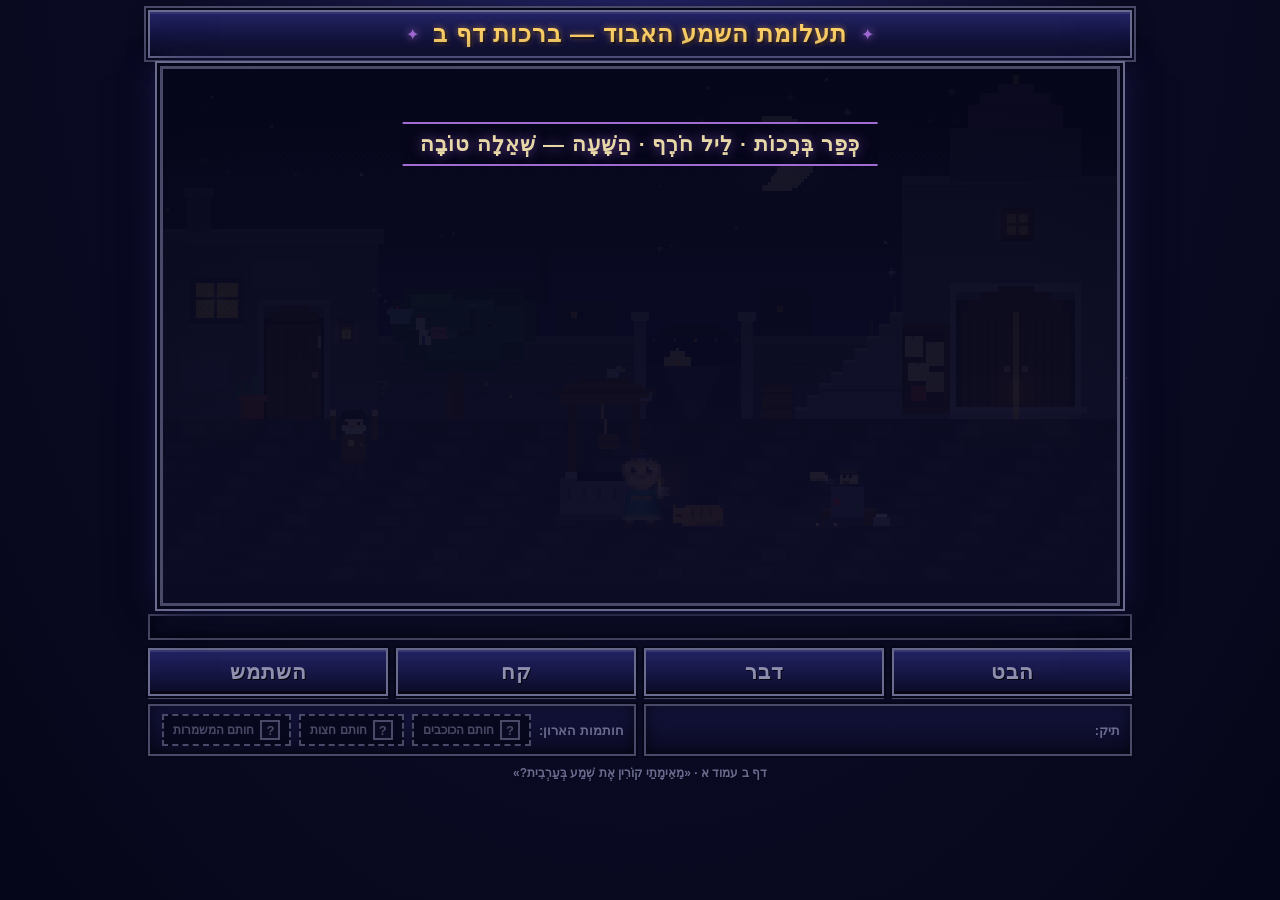
==== index.html @ a6495c13 "Fix speech bubbles escaping the stage: remove CSS transform double-shift Engine already centers and " ====
<!DOCTYPE html>
<html lang="he" dir="rtl">
<head>
  <meta charset="UTF-8">
  <meta name="viewport" content="width=device-width, initial-scale=1.0">
  <meta name="description" content="DAF QUEST - a SCUMM-style pixel adventure teaching Berakhot 2a">
  <title>תעלומת השמע האבוד — ברכות דף ב</title>
  <link rel="stylesheet" href="style.css">
</head>
<body>
  <noscript>
    <div class="noscript">
      המשחק הזה דורש JavaScript. בלי זה — הארון יישאר נעול לנצח. גם התנא מסכים.
    </div>
  </noscript>

  <div id="app">
    <header id="titlebar">
      <span class="title-deco" aria-hidden="true">✦</span>
      <h1>תעלומת השמע האבוד — ברכות דף ב</h1>
      <span class="title-deco" aria-hidden="true">✦</span>
    </header>

    <div id="stage">
      <canvas id="game" width="320" height="180">הדפדפן שלך לא תומך ב-Canvas. חבל, יש כאן כוכבים יפים.</canvas>
    </div>

    <div id="status">&nbsp;</div>

    <div id="verbs" role="toolbar" aria-label="פעולות">
      <button type="button" class="verb" data-verb="look">הבט</button>
      <button type="button" class="verb" data-verb="talk">דבר</button>
      <button type="button" class="verb" data-verb="take">קח</button>
      <button type="button" class="verb" data-verb="use">השתמש</button>
    </div>

    <div id="belt">
      <div id="inventory" aria-label="תיק"></div>
      <div id="hud" aria-label="חותמות"></div>
    </div>

    <footer id="footer">דף ב עמוד א · «מֵאֵימָתַי קוֹרִין אֶת שְׁמַע בְּעַרְבִית?»</footer>
  </div>

  <script src="js/sprites.js"></script>
  <script src="js/audio.js"></script>
  <script src="js/engine.js"></script>
  <script src="js/scenes/square.js"></script>
  <script src="js/scenes/beitmidrash.js"></script>
  <script src="js/scenes/kohen.js"></script>
  <script src="js/scenes/roof.js"></script>
  <script src="js/scenes/road.js"></script>
  <script src="js/main.js"></script>
</body>
</html>
---- style.css ----
/* ==========================================================================
   DAF QUEST — retro SCUMM shell stylesheet
   Dark night-village UI: indigo/violet + warm amber, pixel borders, RTL.
   ========================================================================== */

:root {
  --sky-0: #06061a;
  --sky-1: #0a0a23;
  --sky-2: #141440;
  --sky-3: #232366;
  --stone-0: #4a4a68;
  --stone-1: #6b6b8f;
  --stone-2: #8f8fb0;
  --amber-0: #ffd166;
  --amber-1: #ffb347;
  --amber-2: #ff8c42;
  --parchment: #e8d8a8;
  --parchment-dark: #cdb987;
  --teal: #1f7a8c;
  --red: #e63946;
  --violet: #a26bd4;
  --ink: #221a33;
  --font-he: 'Rubik', 'Arial Hebrew', 'Segoe UI', sans-serif;
}

* { box-sizing: border-box; }

html, body {
  margin: 0;
  padding: 0;
}

body {
  min-height: 100vh;
  direction: rtl;
  font-family: var(--font-he);
  color: var(--parchment);
  background:
    radial-gradient(1px 1px at 12% 18%, rgba(255, 255, 255, 0.5) 50%, transparent 51%),
    radial-gradient(1px 1px at 78% 9%, rgba(255, 255, 255, 0.4) 50%, transparent 51%),
    radial-gradient(1px 1px at 55% 30%, rgba(255, 255, 255, 0.35) 50%, transparent 51%),
    radial-gradient(2px 2px at 88% 42%, rgba(255, 209, 102, 0.3) 50%, transparent 51%),
    radial-gradient(1px 1px at 30% 60%, rgba(255, 255, 255, 0.25) 50%, transparent 51%),
    radial-gradient(1px 1px at 65% 75%, rgba(162, 107, 212, 0.3) 50%, transparent 51%),
    radial-gradient(ellipse at 50% -10%, var(--sky-3) 0%, var(--sky-1) 55%, var(--sky-0) 100%);
  background-attachment: fixed;
  display: flex;
  justify-content: center;
  padding: 10px 8px 26px;
}

.noscript {
  position: fixed;
  inset: 0;
  z-index: 999;
  display: grid;
  place-items: center;
  padding: 24px;
  text-align: center;
  font-size: 20px;
  background: var(--sky-0);
  color: var(--amber-0);
}

#app {
  width: min(100%, 984px);
  display: flex;
  flex-direction: column;
  gap: 8px;
}

/* --------------------------------------------------------------------------
   Title bar
   -------------------------------------------------------------------------- */

#titlebar {
  display: flex;
  align-items: center;
  justify-content: center;
  gap: 14px;
  padding: 8px 12px;
  background: linear-gradient(180deg, var(--sky-3), var(--sky-2) 55%, var(--sky-1));
  border: 2px solid var(--stone-1);
  box-shadow:
    0 0 0 2px var(--sky-0),
    0 0 0 4px var(--stone-0),
    inset 0 2px 0 rgba(255, 255, 255, 0.08),
    0 4px 18px rgba(0, 0, 0, 0.6);
}

#titlebar h1 {
  margin: 0;
  font-size: clamp(15px, 3.4vw, 24px);
  font-weight: 800;
  letter-spacing: 1px;
  color: var(--amber-0);
  text-shadow:
    0 0 6px rgba(255, 179, 71, 0.55),
    2px 2px 0 var(--sky-0);
  white-space: nowrap;
  overflow: hidden;
  text-overflow: ellipsis;
}

.title-deco {
  color: var(--violet);
  text-shadow: 0 0 8px var(--violet);
  animation: twinkle 2.6s ease-in-out infinite;
  flex: none;
}

.title-deco:last-child { animation-delay: 1.3s; }

@keyframes twinkle {
  0%, 100% { opacity: 0.45; transform: scale(0.9); }
  50% { opacity: 1; transform: scale(1.15); }
}

/* --------------------------------------------------------------------------
   Stage + canvas (320x180, fit width, max ~3x, pixelated)
   -------------------------------------------------------------------------- */

#stage {
  position: relative;
  width: min(100%, 960px);
  aspect-ratio: 16 / 9;
  margin: 0 auto;
  background: #000;
  border: 3px solid var(--stone-0);
  box-shadow:
    0 0 0 3px var(--sky-0),
    0 0 0 5px var(--stone-1),
    0 0 30px rgba(35, 35, 102, 0.9),
    0 10px 40px rgba(0, 0, 0, 0.8);
  overflow: hidden;
  cursor: crosshair;
}

#game {
  display: block;
  width: 100%;
  height: 100%;
  image-rendering: pixelated;
  image-rendering: crisp-edges;
  background: var(--sky-1);
}

/* CRT scanlines + vignette; sits above canvas, below overlays */
#stage::after {
  content: '';
  position: absolute;
  inset: 0;
  z-index: 5;
  pointer-events: none;
  background:
    repeating-linear-gradient(
      180deg,
      rgba(0, 0, 0, 0) 0px,
      rgba(0, 0, 0, 0) 2px,
      rgba(0, 0, 0, 0.10) 3px
    ),
    radial-gradient(ellipse at center, transparent 62%, rgba(4, 4, 22, 0.4) 100%);
}

/* --------------------------------------------------------------------------
   Overlay primitives created by the engine: bubble / choices / toast / fade
   -------------------------------------------------------------------------- */

.bubble {
  position: absolute;
  z-index: 20;
  max-width: 62%;
  padding: 7px 11px 8px;
  direction: rtl;
  text-align: center;
  font-family: var(--font-he);
  font-size: clamp(12px, 1.9vw, 17px);
  font-weight: 700;
  line-height: 1.35;
  color: var(--parchment);
  background: rgba(10, 10, 35, 0.92);
  border: 2px solid var(--stone-2);
  box-shadow:
    0 0 0 2px var(--sky-0),
    3px 3px 0 rgba(0, 0, 0, 0.55);
  text-shadow: 1px 1px 0 rgba(0, 0, 0, 0.85), 0 0 10px rgba(0, 0, 0, 0.6);
  cursor: pointer;
  animation: bubble-pop 0.14s steps(3, end);
}

@keyframes bubble-pop {
  0% { opacity: 0; margin-top: 4px; }
  100% { opacity: 1; margin-top: 0; }
}

/* little pixel tail */
.bubble::after {
  content: '';
  position: absolute;
  bottom: -8px;
  right: 50%;
  transform: translateX(50%);
  width: 0;
  height: 0;
  border: 6px solid transparent;
  border-top-color: var(--stone-2);
  border-bottom: none;
}

.choices {
  position: absolute;
  z-index: 22;
  left: 2%;
  right: 2%;
  bottom: 2%;
  max-height: 55%;
  overflow-y: auto;
  direction: rtl;
  padding: 6px;
  background: linear-gradient(180deg, rgba(10, 10, 35, 0.96), rgba(6, 6, 26, 0.96));
  border: 2px solid var(--stone-1);
  box-shadow:
    0 0 0 2px var(--sky-0),
    inset 0 1px 0 rgba(255, 255, 255, 0.07),
    0 -4px 18px rgba(0, 0, 0, 0.6);
  animation: choices-rise 0.16s ease-out;
}

@keyframes choices-rise {
  from { opacity: 0; transform: translateY(8px); }
  to { opacity: 1; transform: translateY(0); }
}

.choice {
  display: block;
  padding: 5px 10px;
  margin: 2px 0;
  font-family: var(--font-he);
  font-size: clamp(12px, 1.8vw, 16px);
  font-weight: 700;
  color: var(--stone-2);
  text-shadow: 1px 1px 0 rgba(0, 0, 0, 0.8);
  cursor: pointer;
  border: 2px solid transparent;
  user-select: none;
  transition: none;
}

.choice::before {
  content: '◆ ';
  color: var(--teal);
  font-size: 0.75em;
}

.choice:hover, .choice:focus {
  color: var(--amber-0);
  background: rgba(255, 179, 71, 0.1);
  border-color: var(--amber-2);
  text-shadow: 0 0 8px rgba(255, 179, 71, 0.7), 1px 1px 0 rgba(0, 0, 0, 0.9);
  outline: none;
}

.choice:hover::before, .choice:focus::before { color: var(--amber-0); }

.toast {
  position: absolute;
  z-index: 26;
  top: 6%;
  right: 50%;
  transform: translateX(50%);
  padding: 6px 16px;
  direction: rtl;
  font-family: var(--font-he);
  font-size: clamp(12px, 1.9vw, 17px);
  font-weight: 800;
  color: var(--sky-0);
  background: linear-gradient(180deg, var(--amber-0), var(--amber-1));
  border: 2px solid var(--parchment);
  box-shadow:
    0 0 0 2px var(--amber-2),
    0 0 18px rgba(255, 179, 71, 0.75),
    3px 3px 0 rgba(0, 0, 0, 0.5);
  text-shadow: none;
  pointer-events: none;
  animation: toast-in 0.22s steps(4, end), toast-glow 1.1s ease-in-out infinite;
}

@keyframes toast-in {
  from { opacity: 0; transform: translateX(50%) translateY(-14px); }
  to { opacity: 1; transform: translateX(50%) translateY(0); }
}

@keyframes toast-glow {
  0%, 100% { box-shadow: 0 0 0 2px var(--amber-2), 0 0 12px rgba(255, 179, 71, 0.55), 3px 3px 0 rgba(0, 0, 0, 0.5); }
  50% { box-shadow: 0 0 0 2px var(--amber-2), 0 0 26px rgba(255, 209, 102, 0.95), 3px 3px 0 rgba(0, 0, 0, 0.5); }
}

.fade {
  position: absolute;
  inset: 0;
  z-index: 30;
  background: var(--sky-0);
  opacity: 0;
  pointer-events: none;
  transition: opacity 0.45s ease;
}

.fade.on, .fade.show, .fade.in { opacity: 1; }

/* --------------------------------------------------------------------------
   Status line
   -------------------------------------------------------------------------- */

#status {
  min-height: 26px;
  padding: 3px 12px;
  text-align: center;
  font-size: clamp(13px, 2vw, 17px);
  font-weight: 700;
  color: var(--amber-0);
  text-shadow: 0 0 8px rgba(255, 179, 71, 0.4), 1px 1px 0 var(--sky-0);
  background: rgba(10, 10, 35, 0.75);
  border: 2px solid var(--stone-0);
  box-shadow: inset 0 0 12px rgba(0, 0, 0, 0.6);
  letter-spacing: 0.5px;
  white-space: nowrap;
  overflow: hidden;
  text-overflow: ellipsis;
}

/* --------------------------------------------------------------------------
   Verb bar
   -------------------------------------------------------------------------- */

#verbs {
  display: grid;
  grid-template-columns: repeat(4, 1fr);
  gap: 8px;
}

.verb {
  padding: 10px 6px;
  font-family: var(--font-he);
  font-size: clamp(15px, 2.6vw, 21px);
  font-weight: 800;
  letter-spacing: 1px;
  color: var(--stone-2);
  cursor: pointer;
  background: linear-gradient(180deg, var(--sky-3), var(--sky-2) 60%, var(--sky-1));
  border: 2px solid var(--stone-1);
  box-shadow:
    0 0 0 2px var(--sky-0),
    inset 0 2px 0 rgba(255, 255, 255, 0.1),
    inset 0 -3px 0 rgba(0, 0, 0, 0.45),
    0 3px 0 var(--stone-0);
  text-shadow: 1px 1px 0 rgba(0, 0, 0, 0.8);
  transition: color 0.1s;
  user-select: none;
  -webkit-tap-highlight-color: transparent;
}

.verb:hover {
  color: var(--amber-0);
  border-color: var(--amber-1);
  text-shadow: 0 0 10px rgba(255, 179, 71, 0.7), 1px 1px 0 rgba(0, 0, 0, 0.9);
}

.verb:active {
  transform: translateY(2px);
  box-shadow:
    0 0 0 2px var(--sky-0),
    inset 0 2px 4px rgba(0, 0, 0, 0.5),
    0 1px 0 var(--stone-0);
}

/* selected verb — engine may mark it with any of these */
.verb.active, .verb.selected, .verb[aria-pressed="true"], .verb[data-selected="true"] {
  color: var(--sky-0);
  background: linear-gradient(180deg, var(--amber-0), var(--amber-1) 60%, var(--amber-2));
  border-color: var(--parchment);
  text-shadow: none;
  box-shadow:
    0 0 0 2px var(--amber-2),
    0 0 16px rgba(255, 179, 71, 0.8),
    inset 0 2px 0 rgba(255, 255, 255, 0.35),
    0 3px 0 #8a5a20;
}

.verb:focus-visible {
  outline: 2px dashed var(--amber-0);
  outline-offset: 2px;
}

/* --------------------------------------------------------------------------
   Belt: inventory + HUD (seals)
   -------------------------------------------------------------------------- */

#belt {
  display: flex;
  flex-wrap: wrap;
  gap: 8px;
  align-items: stretch;
}

#inventory {
  flex: 1 1 300px;
  min-height: 52px;
  display: flex;
  align-items: center;
  gap: 6px;
  padding: 6px 10px;
  background: linear-gradient(180deg, rgba(20, 20, 64, 0.9), rgba(10, 10, 35, 0.9));
  border: 2px solid var(--stone-0);
  box-shadow: 0 0 0 2px var(--sky-0), inset 0 0 14px rgba(0, 0, 0, 0.55);
}

#inventory::before {
  content: 'תיק:';
  font-size: 13px;
  font-weight: 700;
  color: var(--stone-1);
  margin-left: 4px;
  flex: none;
}

#inventory canvas {
  image-rendering: pixelated;
  image-rendering: crisp-edges;
}

/* an item cell — whatever the engine renders (canvas / button / div) */
#inventory > *:not(style),
#inventory .item, #inventory .inv-item {
  cursor: pointer;
}

#inventory .item, #inventory .inv-item, #inventory canvas, #inventory button {
  background: rgba(6, 6, 26, 0.85);
  border: 2px solid var(--stone-1);
  box-shadow: 2px 2px 0 rgba(0, 0, 0, 0.5);
  padding: 2px;
}

#inventory .item:hover, #inventory .inv-item:hover,
#inventory canvas:hover, #inventory button:hover {
  border-color: var(--amber-1);
  box-shadow: 0 0 10px rgba(255, 179, 71, 0.55), 2px 2px 0 rgba(0, 0, 0, 0.5);
}

#inventory .selected, #inventory .active,
#inventory [data-selected="true"], #inventory [aria-pressed="true"] {
  border-color: var(--amber-0);
  box-shadow:
    0 0 0 1px var(--amber-2),
    0 0 14px rgba(255, 209, 102, 0.85),
    2px 2px 0 rgba(0, 0, 0, 0.5);
  animation: toast-glow 1.2s ease-in-out infinite;
}

/* HUD — seal slots */

#hud {
  flex: 1 1 300px;
  display: flex;
  align-items: center;
  padding: 6px 10px;
  background: linear-gradient(180deg, rgba(20, 20, 64, 0.9), rgba(10, 10, 35, 0.9));
  border: 2px solid var(--stone-0);
  box-shadow: 0 0 0 2px var(--sky-0), inset 0 0 14px rgba(0, 0, 0, 0.55);
}

.seals {
  display: flex;
  align-items: center;
  gap: 8px;
  flex-wrap: wrap;
  width: 100%;
}

.seals-title {
  font-size: 13px;
  font-weight: 700;
  color: var(--stone-1);
  flex: none;
}

.seal {
  display: inline-flex;
  align-items: center;
  gap: 6px;
  padding: 4px 9px;
  background: rgba(6, 6, 26, 0.85);
  border: 2px dashed var(--stone-0);
  color: var(--stone-0);
  font-size: 12px;
  font-weight: 700;
}

.seal .seal-gem {
  display: inline-grid;
  place-items: center;
  width: 20px;
  height: 20px;
  font-size: 13px;
  background: var(--sky-1);
  border: 2px solid var(--stone-0);
  color: var(--stone-0);
}

.seal.filled {
  border: 2px solid var(--amber-1);
  color: var(--amber-0);
  text-shadow: 0 0 8px rgba(255, 179, 71, 0.6);
  animation: seal-glow 1.8s ease-in-out infinite;
}

.seal.filled .seal-gem {
  color: var(--sky-0);
  background: linear-gradient(180deg, var(--amber-0), var(--amber-2));
  border-color: var(--parchment);
  box-shadow: 0 0 10px rgba(255, 209, 102, 0.9);
}

@keyframes seal-glow {
  0%, 100% { box-shadow: 0 0 6px rgba(255, 179, 71, 0.35); }
  50% { box-shadow: 0 0 18px rgba(255, 209, 102, 0.85); }
}

/* --------------------------------------------------------------------------
   Cutscene overlays (intro / finale) — created by main.js
   -------------------------------------------------------------------------- */

.caption {
  position: absolute;
  z-index: 24;
  top: 10%;
  right: 50%;
  transform: translateX(50%);
  max-width: 86%;
  padding: 8px 18px;
  direction: rtl;
  text-align: center;
  font-family: var(--font-he);
  font-size: clamp(14px, 2.4vw, 21px);
  font-weight: 800;
  letter-spacing: 1px;
  color: var(--parchment);
  background: rgba(6, 6, 26, 0.85);
  border-top: 2px solid var(--violet);
  border-bottom: 2px solid var(--violet);
  text-shadow: 0 0 12px rgba(162, 107, 212, 0.7), 1px 1px 0 var(--sky-0);
  pointer-events: none;
  animation: caption-in 0.5s ease-out;
}

@keyframes caption-in {
  from { opacity: 0; letter-spacing: 6px; }
  to { opacity: 1; letter-spacing: 1px; }
}

.night-veil {
  position: absolute;
  inset: 0;
  z-index: 8;
  background: linear-gradient(180deg, rgba(6, 6, 26, 0.95) 0%, rgba(10, 10, 35, 0.9) 100%);
  pointer-events: none;
  transition: opacity 2.2s ease;
}

.finale-canvas {
  position: absolute;
  inset: 0;
  z-index: 9;
  width: 100%;
  height: 100%;
  image-rendering: pixelated;
  image-rendering: crisp-edges;
  pointer-events: none;
}

.shema-overlay {
  position: absolute;
  z-index: 25;
  inset: 0;
  display: grid;
  place-items: center;
  pointer-events: none;
}

.shema-overlay .shema-text {
  direction: rtl;
  text-align: center;
  font-family: var(--font-he);
  font-size: clamp(20px, 4.6vw, 42px);
  font-weight: 900;
  line-height: 1.5;
  color: #fff6d8;
  text-shadow:
    0 0 14px var(--amber-0),
    0 0 34px var(--amber-1),
    0 0 60px var(--amber-2),
    2px 2px 0 rgba(0, 0, 0, 0.4);
  animation: shema-swell 3.2s ease-in-out infinite;
  padding: 0 6%;
}

@keyframes shema-swell {
  0%, 100% { transform: scale(1); filter: brightness(1); }
  50% { transform: scale(1.045); filter: brightness(1.22); }
}

.endcard {
  position: absolute;
  z-index: 40;
  inset: 0;
  display: flex;
  flex-direction: column;
  align-items: center;
  justify-content: center;
  gap: 10px;
  padding: 4% 6%;
  direction: rtl;
  text-align: center;
  background:
    radial-gradient(ellipse at 50% 0%, rgba(255, 209, 102, 0.14), transparent 55%),
    rgba(6, 6, 26, 0.94);
  animation: endcard-in 1.4s ease-out;
  overflow-y: auto;
}

@keyframes endcard-in {
  from { opacity: 0; }
  to { opacity: 1; }
}

.endcard .endcard-title {
  font-size: clamp(18px, 3.6vw, 32px);
  font-weight: 900;
  color: var(--amber-0);
  text-shadow: 0 0 18px rgba(255, 179, 71, 0.8), 2px 2px 0 var(--sky-0);
  margin: 0;
}

.endcard .endcard-sub {
  font-size: clamp(14px, 2.4vw, 21px);
  font-weight: 700;
  color: var(--parchment);
  text-shadow: 1px 1px 0 var(--sky-0);
  margin: 0;
}

.endcard .credits {
  margin: 6px 0 0;
  padding: 10px 16px;
  list-style: none;
  font-size: clamp(11px, 1.8vw, 15px);
  font-weight: 600;
  color: var(--stone-2);
  border-top: 2px solid var(--stone-0);
  border-bottom: 2px solid var(--stone-0);
  max-width: 92%;
}

.endcard .credits li {
  margin: 3px 0;
  animation: credit-in 0.5s ease-out both;
}

.endcard .credits li:nth-child(1) { animation-delay: 0.4s; }
.endcard .credits li:nth-child(2) { animation-delay: 0.9s; }
.endcard .credits li:nth-child(3) { animation-delay: 1.4s; }
.endcard .credits li:nth-child(4) { animation-delay: 1.9s; }
.endcard .credits li:nth-child(5) { animation-delay: 2.4s; }
.endcard .credits li:nth-child(6) { animation-delay: 2.9s; }
.endcard .credits li:nth-child(7) { animation-delay: 3.4s; }
.endcard .credits li:nth-child(8) { animation-delay: 3.9s; }

@keyframes credit-in {
  from { opacity: 0; transform: translateY(6px); }
  to { opacity: 1; transform: translateY(0); }
}

.endcard .replay {
  margin-top: 8px;
  padding: 8px 22px;
  font-family: var(--font-he);
  font-size: clamp(13px, 2.2vw, 18px);
  font-weight: 800;
  color: var(--sky-0);
  cursor: pointer;
  background: linear-gradient(180deg, var(--amber-0), var(--amber-2));
  border: 2px solid var(--parchment);
  box-shadow: 0 0 0 2px var(--amber-2), 0 0 16px rgba(255, 179, 71, 0.7), 3px 3px 0 rgba(0, 0, 0, 0.5);
}

.endcard .replay:hover { filter: brightness(1.12); }

/* --------------------------------------------------------------------------
   Footer
   -------------------------------------------------------------------------- */

#footer {
  text-align: center;
  font-size: 12px;
  font-weight: 600;
  color: var(--stone-1);
  text-shadow: 1px 1px 0 var(--sky-0);
  padding: 2px 0 0;
}

/* --------------------------------------------------------------------------
   Small screens
   -------------------------------------------------------------------------- */

@media (max-width: 560px) {
  body { padding: 6px 4px 18px; }
  #verbs { gap: 5px; }
  .verb { padding: 8px 4px; }
  #belt { flex-direction: column; }
}
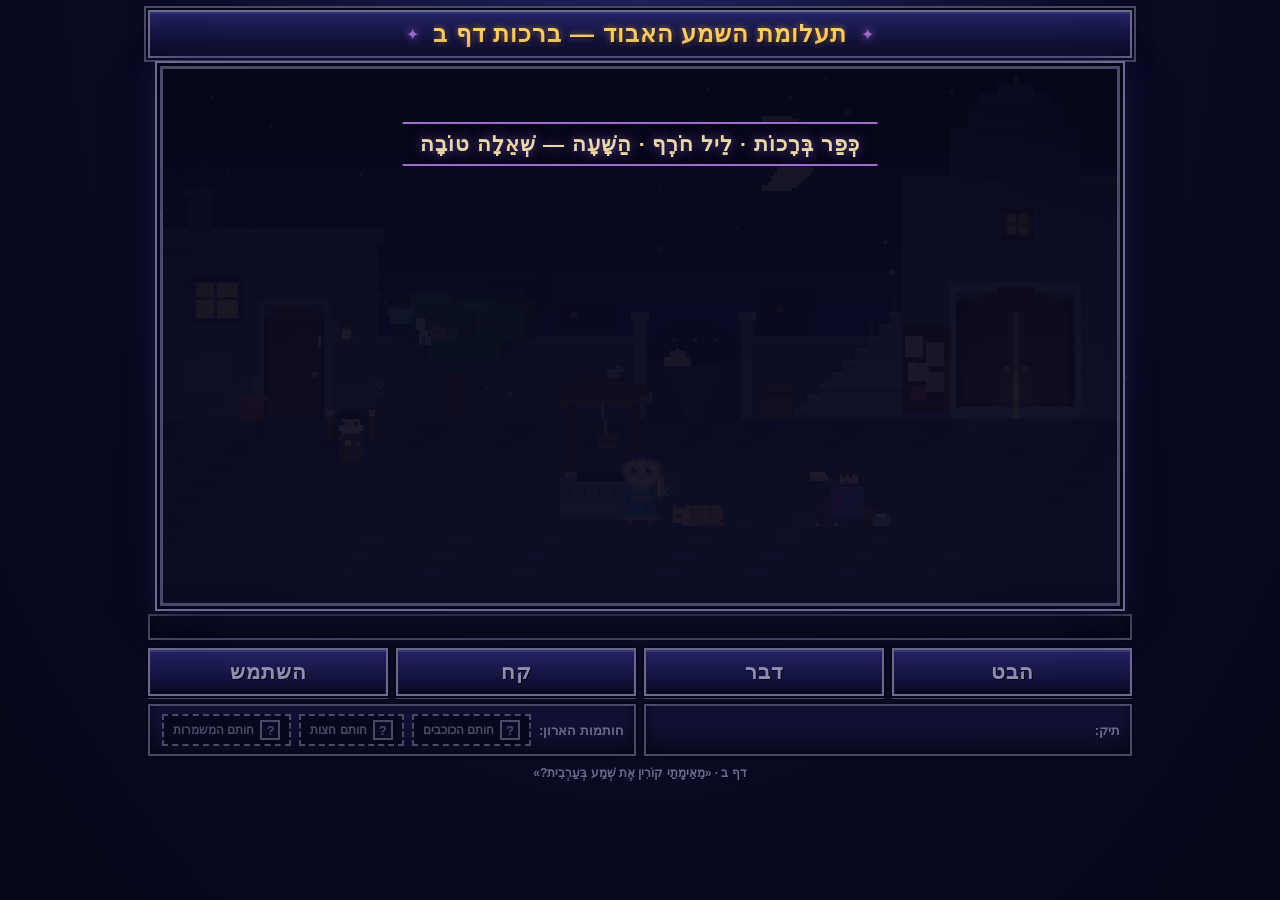
==== commit 40ad93e9: "Fix daf/amud consistency: game covers all of daf 2, not amud alef only The pauper's baraita is 2b, s" ====
--- a/index.html
+++ b/index.html
@@ -39,7 +39,7 @@
       <div id="hud" aria-label="חותמות"></div>
     </div>
 
-    <footer id="footer">דף ב עמוד א · «מֵאֵימָתַי קוֹרִין אֶת שְׁמַע בְּעַרְבִית?»</footer>
+    <footer id="footer">דף ב · «מֵאֵימָתַי קוֹרִין אֶת שְׁמַע בְּעַרְבִית?»</footer>
   </div>
 
   <script src="js/sprites.js"></script>
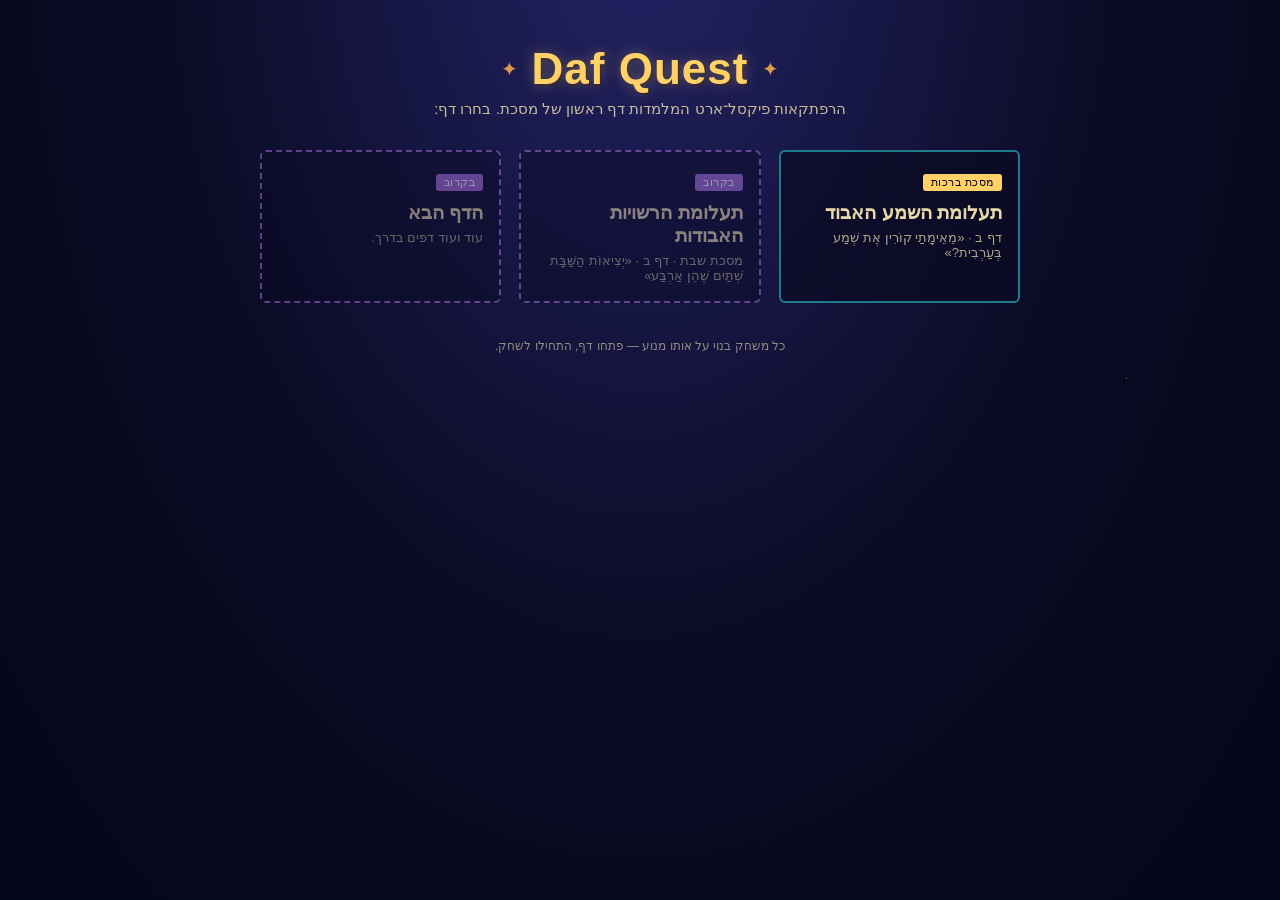
==== commit 9f3bd305: "Add landing menu to fix production 404 from the games/ restructure Root index.html is now a "choose " ====
--- a/index.html
+++ b/index.html
@@ -3,53 +3,40 @@
 <head>
   <meta charset="UTF-8">
   <meta name="viewport" content="width=device-width, initial-scale=1.0">
-  <meta name="description" content="DAF QUEST - a SCUMM-style pixel adventure teaching Berakhot 2a">
-  <title>תעלומת השמע האבוד — ברכות דף ב</title>
-  <link rel="stylesheet" href="style.css">
+  <meta name="description" content="Daf Quest — pixel-art point-and-click adventures teaching the first page of Talmud tractates, one daf at a time.">
+  <title>Daf Quest — בחר דף</title>
+  <link rel="stylesheet" href="menu.css">
 </head>
 <body>
-  <noscript>
-    <div class="noscript">
-      המשחק הזה דורש JavaScript. בלי זה — הארון יישאר נעול לנצח. גם התנא מסכים.
-    </div>
-  </noscript>
+  <div id="menu-app">
+    <header id="menu-header">
+      <span class="deco" aria-hidden="true">✦</span>
+      <h1>Daf Quest</h1>
+      <span class="deco" aria-hidden="true">✦</span>
+    </header>
+    <p id="menu-sub">הרפתקאות פיקסל־ארט המלמדות דף ראשון של מסכת. בחרו דף:</p>
 
-  <div id="app">
-    <header id="titlebar">
-      <span class="title-deco" aria-hidden="true">✦</span>
-      <h1>תעלומת השמע האבוד — ברכות דף ב</h1>
-      <span class="title-deco" aria-hidden="true">✦</span>
-    </header>
+    <div id="game-grid">
+      <a class="game-card" href="games/berakhot-2/index.html">
+        <span class="game-card-badge">מסכת ברכות</span>
+        <h2>תעלומת השמע האבוד</h2>
+        <p>דף ב · «מֵאֵימָתַי קוֹרִין אֶת שְׁמַע בְּעַרְבִית?»</p>
+      </a>
 
-    <div id="stage">
-      <canvas id="game" width="320" height="180">הדפדפן שלך לא תומך ב-Canvas. חבל, יש כאן כוכבים יפים.</canvas>
+      <div class="game-card game-card-soon">
+        <span class="game-card-badge">בקרוב</span>
+        <h2>תעלומת הרשויות האבודות</h2>
+        <p>מסכת שבת · דף ב · «יְצִיאוֹת הַשַּׁבָּת שְׁתַּיִם שֶׁהֵן אַרְבַּע»</p>
+      </div>
+
+      <div class="game-card game-card-soon">
+        <span class="game-card-badge">בקרוב</span>
+        <h2>הדף הבא</h2>
+        <p>עוד ועוד דפים בדרך.</p>
+      </div>
     </div>
 
-    <div id="status">&nbsp;</div>
-
-    <div id="verbs" role="toolbar" aria-label="פעולות">
-      <button type="button" class="verb" data-verb="look">הבט</button>
-      <button type="button" class="verb" data-verb="talk">דבר</button>
-      <button type="button" class="verb" data-verb="take">קח</button>
-      <button type="button" class="verb" data-verb="use">השתמש</button>
-    </div>
-
-    <div id="belt">
-      <div id="inventory" aria-label="תיק"></div>
-      <div id="hud" aria-label="חותמות"></div>
-    </div>
-
-    <footer id="footer">דף ב · «מֵאֵימָתַי קוֹרִין אֶת שְׁמַע בְּעַרְבִית?»</footer>
+    <footer id="menu-footer">כל משחק בנוי על אותו מנוע — פתחו דף, התחילו לשחק.</footer>
   </div>
-
-  <script src="js/sprites.js"></script>
-  <script src="js/audio.js"></script>
-  <script src="js/engine.js"></script>
-  <script src="js/scenes/square.js"></script>
-  <script src="js/scenes/beitmidrash.js"></script>
-  <script src="js/scenes/kohen.js"></script>
-  <script src="js/scenes/roof.js"></script>
-  <script src="js/scenes/road.js"></script>
-  <script src="js/main.js"></script>
 </body>
 </html>
--- a/menu.css
+++ b/menu.css
@@ -0,0 +1,149 @@
+/* ==========================================================================
+   Daf Quest — landing menu stylesheet
+   Same dark night-village palette as the games themselves, RTL.
+   ========================================================================== */
+
+:root {
+  --sky-0: #06061a;
+  --sky-1: #0a0a23;
+  --sky-3: #232366;
+  --amber-0: #ffd166;
+  --amber-1: #ffb347;
+  --parchment: #e8d8a8;
+  --teal: #1f7a8c;
+  --violet: #a26bd4;
+  --ink: #221a33;
+  --font-he: 'Rubik', 'Arial Hebrew', 'Segoe UI', sans-serif;
+}
+
+* { box-sizing: border-box; }
+
+html, body {
+  margin: 0;
+  padding: 0;
+}
+
+body {
+  min-height: 100vh;
+  direction: rtl;
+  font-family: var(--font-he);
+  color: var(--parchment);
+  background:
+    radial-gradient(1px 1px at 12% 18%, rgba(255, 255, 255, 0.5) 50%, transparent 51%),
+    radial-gradient(1px 1px at 78% 9%, rgba(255, 255, 255, 0.4) 50%, transparent 51%),
+    radial-gradient(1px 1px at 55% 30%, rgba(255, 255, 255, 0.35) 50%, transparent 51%),
+    radial-gradient(2px 2px at 88% 42%, rgba(255, 209, 102, 0.3) 50%, transparent 51%),
+    radial-gradient(1px 1px at 30% 60%, rgba(255, 255, 255, 0.25) 50%, transparent 51%),
+    radial-gradient(1px 1px at 65% 75%, rgba(162, 107, 212, 0.3) 50%, transparent 51%),
+    radial-gradient(ellipse at 50% -10%, var(--sky-3) 0%, var(--sky-1) 55%, var(--sky-0) 100%);
+  background-attachment: fixed;
+  display: flex;
+  justify-content: center;
+  padding: 32px 16px 48px;
+}
+
+#menu-app {
+  width: 100%;
+  max-width: 760px;
+  text-align: center;
+}
+
+#menu-header {
+  display: flex;
+  align-items: center;
+  justify-content: center;
+  gap: 14px;
+  margin: 12px 0 6px;
+}
+
+#menu-header h1 {
+  margin: 0;
+  font-size: clamp(28px, 6vw, 44px);
+  letter-spacing: 1px;
+  color: var(--amber-0);
+  text-shadow: 0 0 14px rgba(255, 209, 102, 0.35), 2px 2px 0 var(--ink);
+}
+
+.deco {
+  color: var(--amber-1);
+  font-size: 20px;
+  opacity: 0.85;
+}
+
+#menu-sub {
+  margin: 0 0 32px;
+  font-size: 15px;
+  color: var(--parchment);
+  opacity: 0.85;
+}
+
+#game-grid {
+  display: grid;
+  grid-template-columns: repeat(auto-fit, minmax(220px, 1fr));
+  gap: 18px;
+}
+
+.game-card {
+  display: block;
+  position: relative;
+  border: 2px solid var(--teal);
+  border-radius: 6px;
+  background: rgba(10, 10, 35, 0.72);
+  padding: 20px 16px 18px;
+  text-decoration: none;
+  color: inherit;
+  text-align: right;
+  transition: transform 0.15s ease, border-color 0.15s ease, box-shadow 0.15s ease;
+  box-shadow: 0 0 0 rgba(255, 209, 102, 0);
+}
+
+.game-card:hover,
+.game-card:focus-visible {
+  transform: translateY(-3px);
+  border-color: var(--amber-0);
+  box-shadow: 0 6px 18px rgba(0, 0, 0, 0.4), 0 0 14px rgba(255, 209, 102, 0.25);
+}
+
+.game-card-badge {
+  display: inline-block;
+  font-size: 11px;
+  letter-spacing: 0.5px;
+  color: var(--sky-0);
+  background: var(--amber-0);
+  border-radius: 3px;
+  padding: 2px 8px;
+  margin-bottom: 10px;
+}
+
+.game-card h2 {
+  margin: 0 0 6px;
+  font-size: 19px;
+  color: var(--parchment);
+}
+
+.game-card p {
+  margin: 0;
+  font-size: 13px;
+  color: var(--parchment);
+  opacity: 0.75;
+  direction: rtl;
+}
+
+.game-card-soon {
+  opacity: 0.55;
+  border-style: dashed;
+  border-color: var(--violet);
+  cursor: default;
+}
+
+.game-card-soon .game-card-badge {
+  background: var(--violet);
+  color: #fff;
+}
+
+#menu-footer {
+  margin-top: 36px;
+  font-size: 12px;
+  color: var(--parchment);
+  opacity: 0.6;
+}
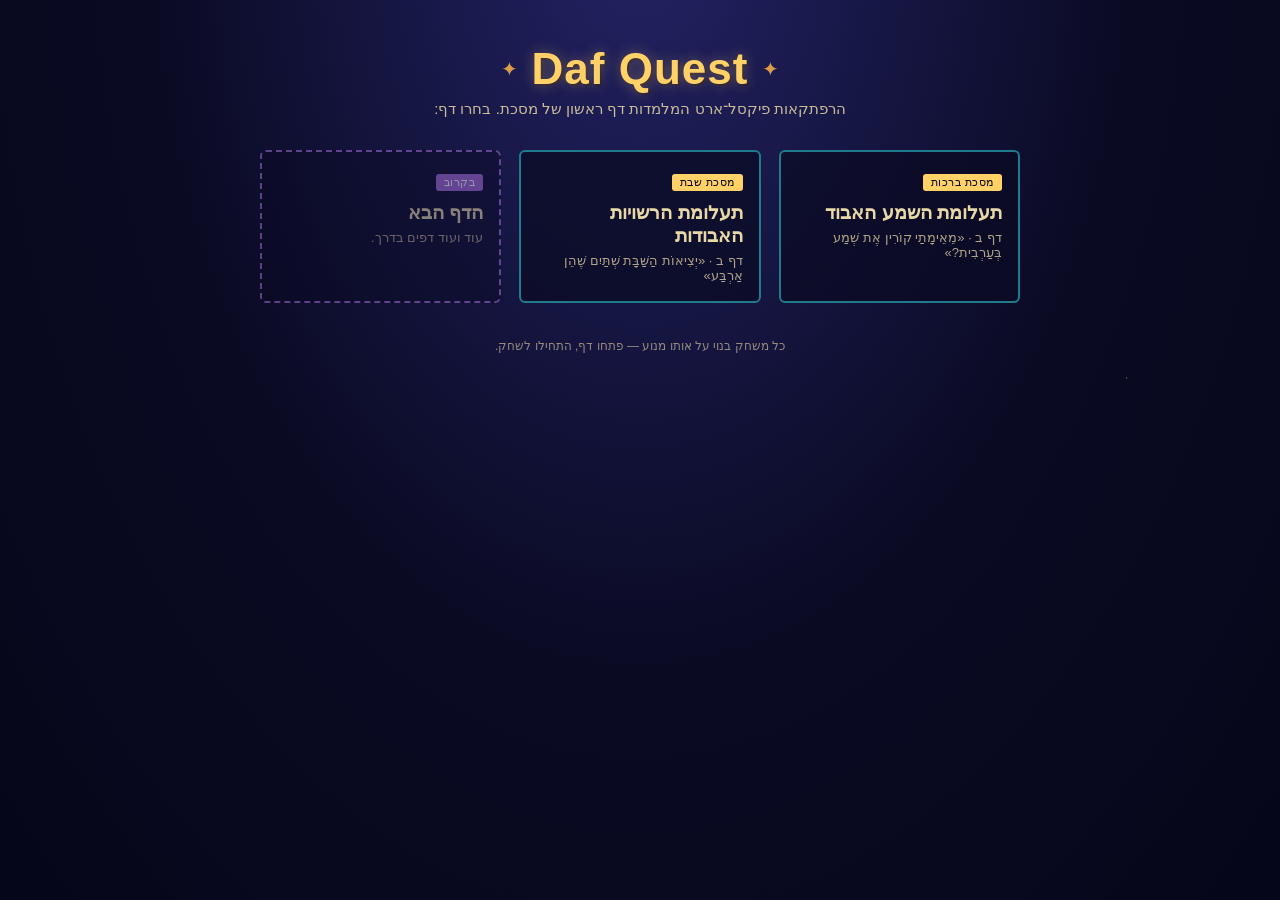
==== commit 3ba6a93b: "Add Shabbat 2 game: "תעלומת הרשויות האבודות" (Shabbat 2a-2b) New full game on the shared engine, tea" ====
--- a/index.html
+++ b/index.html
@@ -23,11 +23,11 @@
         <p>דף ב · «מֵאֵימָתַי קוֹרִין אֶת שְׁמַע בְּעַרְבִית?»</p>
       </a>
 
-      <div class="game-card game-card-soon">
-        <span class="game-card-badge">בקרוב</span>
+      <a class="game-card" href="games/shabbat-2/index.html">
+        <span class="game-card-badge">מסכת שבת</span>
         <h2>תעלומת הרשויות האבודות</h2>
-        <p>מסכת שבת · דף ב · «יְצִיאוֹת הַשַּׁבָּת שְׁתַּיִם שֶׁהֵן אַרְבַּע»</p>
-      </div>
+        <p>דף ב · «יְצִיאוֹת הַשַּׁבָּת שְׁתַּיִם שֶׁהֵן אַרְבַּע»</p>
+      </a>
 
       <div class="game-card game-card-soon">
         <span class="game-card-badge">בקרוב</span>
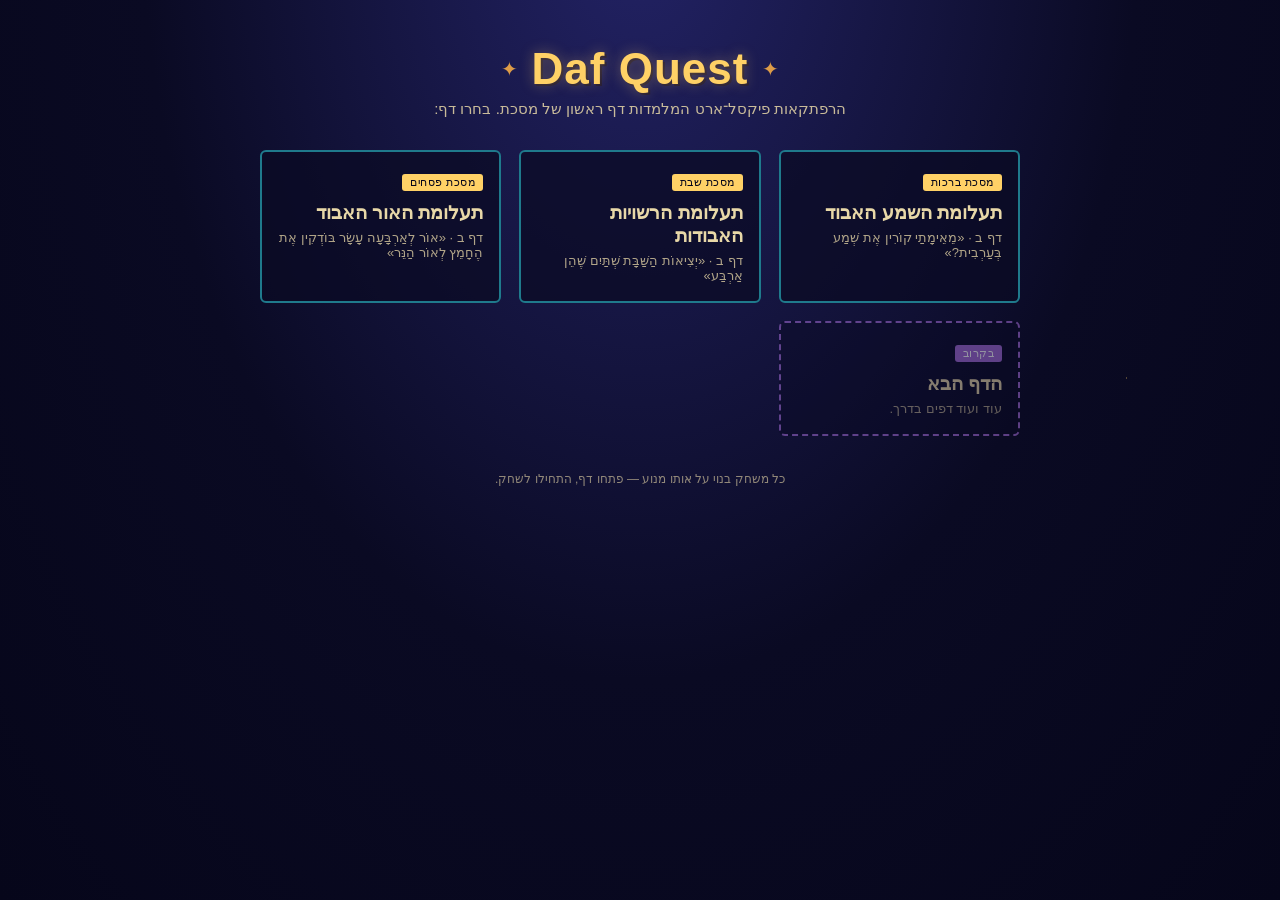
==== commit f86a7a11: "Add Pesachim 2 game: "תעלומת האור האבוד" (Pesachim 2a-2b) New adventure on the existing engine: spli" ====
--- a/index.html
+++ b/index.html
@@ -4,7 +4,7 @@
   <meta charset="UTF-8">
   <meta name="viewport" content="width=device-width, initial-scale=1.0">
   <meta name="description" content="Daf Quest — pixel-art point-and-click adventures teaching the first page of Talmud tractates, one daf at a time.">
-  <title>Daf Quest — בחר דף</title>
+  <title>Daf Quest — בחרו דף</title>
   <link rel="stylesheet" href="menu.css">
 </head>
 <body>
@@ -29,6 +29,12 @@
         <p>דף ב · «יְצִיאוֹת הַשַּׁבָּת שְׁתַּיִם שֶׁהֵן אַרְבַּע»</p>
       </a>
 
+      <a class="game-card" href="games/pesachim-2/index.html">
+        <span class="game-card-badge">מסכת פסחים</span>
+        <h2>תעלומת האור האבוד</h2>
+        <p>דף ב · «אוֹר לְאַרְבָּעָה עָשָׂר בּוֹדְקִין אֶת הֶחָמֵץ לְאוֹר הַנֵּר»</p>
+      </a>
+
       <div class="game-card game-card-soon">
         <span class="game-card-badge">בקרוב</span>
         <h2>הדף הבא</h2>
